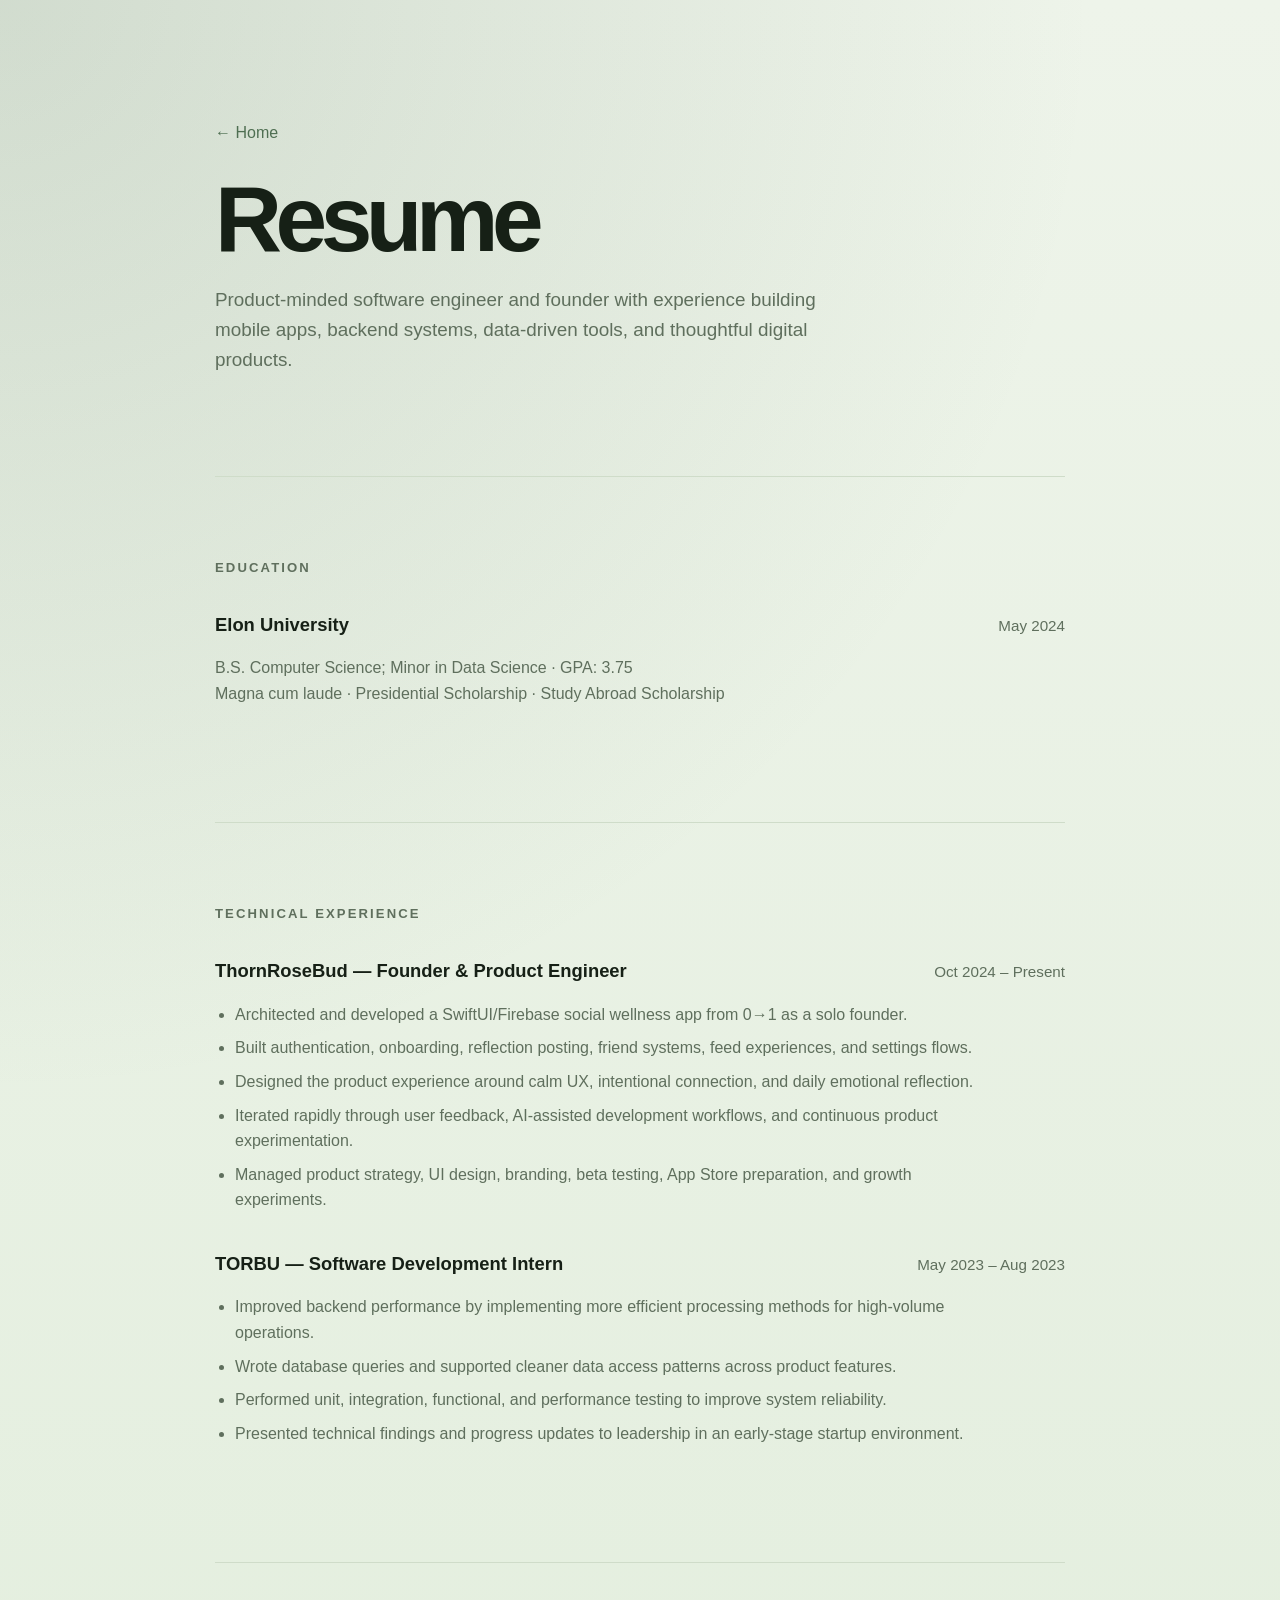
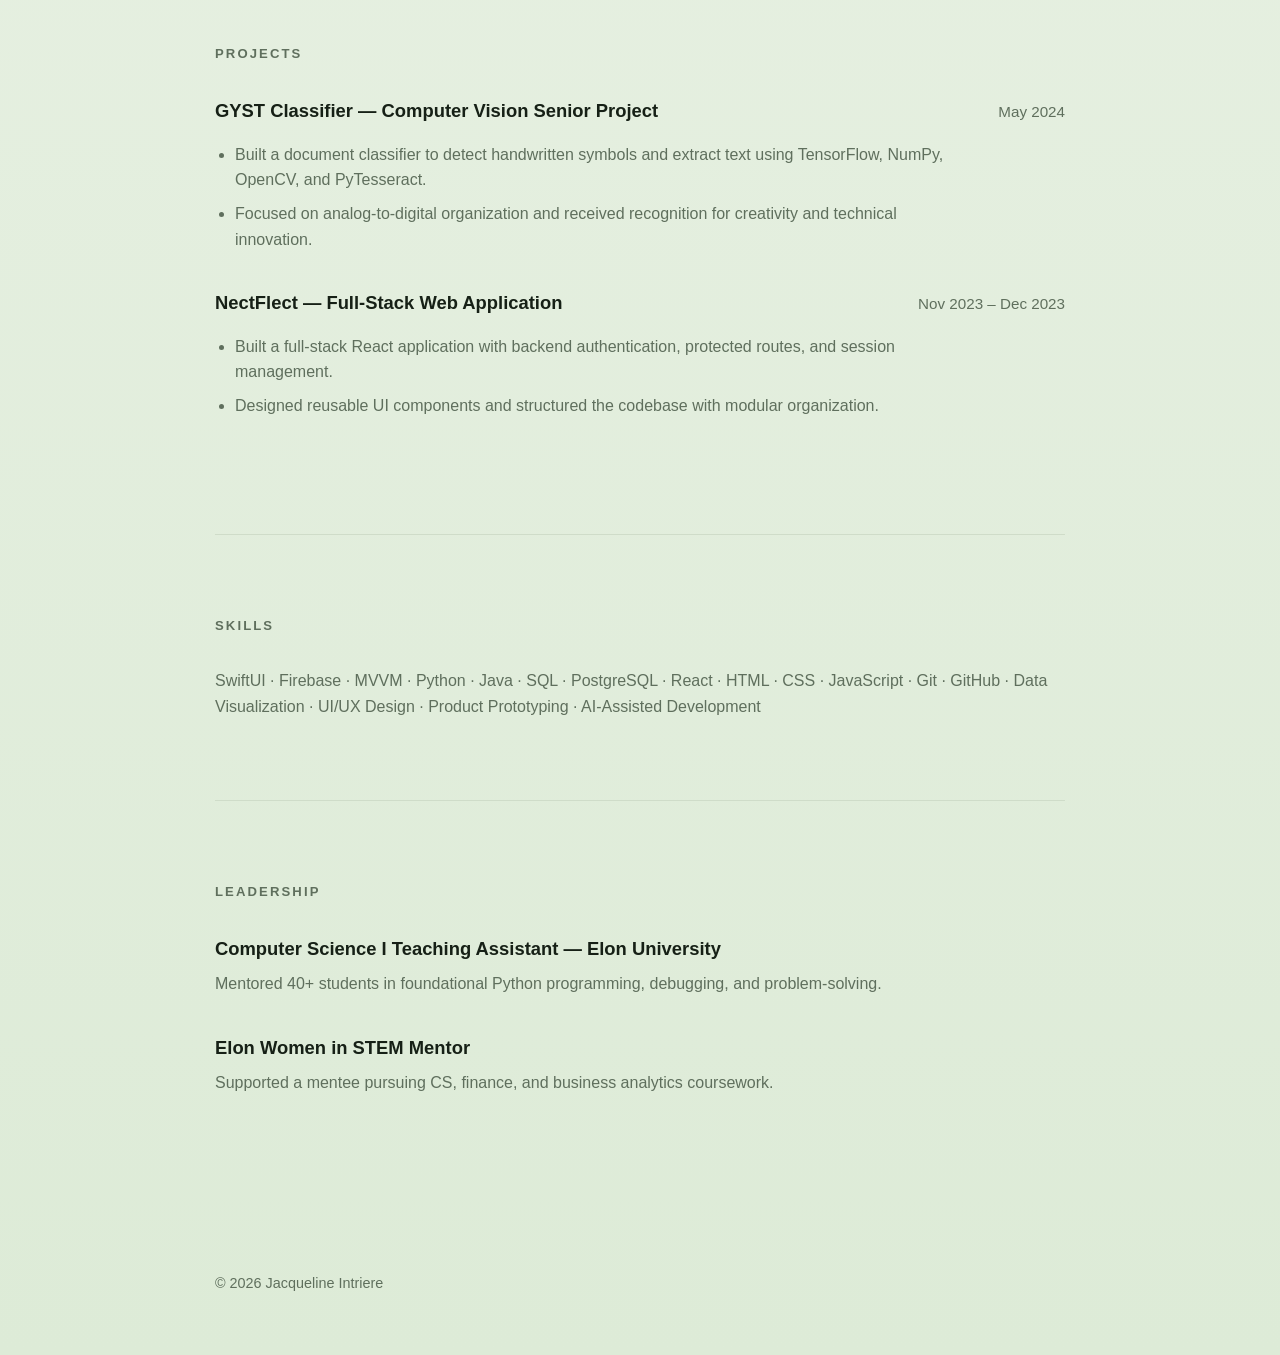
==== resume.html @ 0fa99949 "initial personal site" ====
<!DOCTYPE html>
<html lang="en">
<head>
  <meta charset="UTF-8" />
  <meta name="viewport" content="width=device-width, initial-scale=1.0" />

  <title>Resume | Jackie Intriere</title>
  <link rel="stylesheet" href="css/styles.css" />
</head>

<body>
  <div class="container resume-page">

    <header class="resume-header">
      <a class="back-link" href="index.html">← Home</a>

      <h1>Resume</h1>

      <p class="subtitle">
        Product-minded software engineer and founder with experience building
        mobile apps, backend systems, data-driven tools, and thoughtful digital products.
      </p>
    </header>


    <section>
      <h2>Education</h2>

      <div class="resume-item">
        <div class="resume-topline">
          <h3>Elon University</h3>
          <span>May 2024</span>
        </div>
        <p>B.S. Computer Science; Minor in Data Science · GPA: 3.75</p>
        <p>Magna cum laude · Presidential Scholarship · Study Abroad Scholarship</p>
      </div>
    </section>

    <section>
      <h2>Technical Experience</h2>

      <div class="resume-item">
        <div class="resume-topline">
          <h3>ThornRoseBud — Founder & Product Engineer</h3>
          <span>Oct 2024 – Present</span>
        </div>
        <ul>
          <li>Architected and developed a SwiftUI/Firebase social wellness app from 0→1 as a solo founder.</li>
          <li>Built authentication, onboarding, reflection posting, friend systems, feed experiences, and settings flows.</li>
          <li>Designed the product experience around calm UX, intentional connection, and daily emotional reflection.</li>
          <li>Iterated rapidly through user feedback, AI-assisted development workflows, and continuous product experimentation.</li>
          <li>Managed product strategy, UI design, branding, beta testing, App Store preparation, and growth experiments.</li>
        </ul>
      </div>

      <div class="resume-item">
        <div class="resume-topline">
          <h3>TORBU — Software Development Intern</h3>
          <span>May 2023 – Aug 2023</span>
        </div>
        <ul>
          <li>Improved backend performance by implementing more efficient processing methods for high-volume operations.</li>
          <li>Wrote database queries and supported cleaner data access patterns across product features.</li>
          <li>Performed unit, integration, functional, and performance testing to improve system reliability.</li>
          <li>Presented technical findings and progress updates to leadership in an early-stage startup environment.</li>
        </ul>
      </div>
    </section>

    <section>
      <h2>Projects</h2>

      <div class="resume-item">
        <div class="resume-topline">
          <h3>GYST Classifier — Computer Vision Senior Project</h3>
          <span>May 2024</span>
        </div>
        <ul>
          <li>Built a document classifier to detect handwritten symbols and extract text using TensorFlow, NumPy, OpenCV, and PyTesseract.</li>
          <li>Focused on analog-to-digital organization and received recognition for creativity and technical innovation.</li>
        </ul>
      </div>

      <div class="resume-item">
        <div class="resume-topline">
          <h3>NectFlect — Full-Stack Web Application</h3>
          <span>Nov 2023 – Dec 2023</span>
        </div>
        <ul>
          <li>Built a full-stack React application with backend authentication, protected routes, and session management.</li>
          <li>Designed reusable UI components and structured the codebase with modular organization.</li>
        </ul>
      </div>
    </section>

    <section>
      <h2>Skills</h2>
      <p class="resume-line">
        SwiftUI · Firebase · MVVM · Python · Java · SQL · PostgreSQL · React · HTML · CSS · JavaScript · Git · GitHub · Data Visualization · UI/UX Design · Product Prototyping · AI-Assisted Development
      </p>
    </section>

    <section>
      <h2>Leadership</h2>

      <div class="resume-item">
        <h3>Computer Science I Teaching Assistant — Elon University</h3>
        <p>Mentored 40+ students in foundational Python programming, debugging, and problem-solving.</p>
      </div>

      <div class="resume-item">
        <h3>Elon Women in STEM Mentor</h3>
        <p>Supported a mentee pursuing CS, finance, and business analytics coursework.</p>
      </div>
    </section>

    <footer>
      © 2026 Jacqueline Intriere
    </footer>

  </div>
</body>
</html>
---- css/styles.css ----
* {
  margin: 0;
  padding: 0;
  box-sizing: border-box;
}

:root {
  --paper: #eef4ea;
  --paper-deep: #ddebd7;
  --ink: #162016;
  --muted: #5f6f5d;
  --green: #4f6f52;
  --soft-line: #cfdcc9;
  --button-line: #b9c8b2;
}

body {
  font-family: -apple-system, BlinkMacSystemFont, "Inter", "Segoe UI", sans-serif;
  background:
    radial-gradient(circle at top left, rgba(79, 111, 82, 0.18), transparent 34%),
    linear-gradient(180deg, var(--paper) 0%, var(--paper-deep) 100%);
  color: var(--ink);
  padding: 40px 24px;
  line-height: 1.6;
  min-height: 100vh;
}

.container {
  max-width: 850px;
  margin: 0 auto;
}

.hero {
  padding: 120px 0 80px;
}

h1 {
  font-size: clamp(3.4rem, 8vw, 5.8rem);
  line-height: 0.9;
  letter-spacing: -0.07em;
  margin-bottom: 28px;
}

.subtitle {
  font-size: 1.18rem;
  color: var(--muted);
  max-width: 650px;
  margin-bottom: 40px;
}

.buttons {
  display: flex;
  flex-wrap: wrap;
  gap: 14px;
}

.button {
  border: 1px solid var(--button-line);
  border-radius: 999px;
  padding: 12px 18px;
  text-decoration: none;
  color: var(--ink);
  background: rgba(255, 255, 255, 0.26);
  backdrop-filter: blur(8px);
  transition: 0.2s ease;
}

.button:hover {
  background: var(--green);
  color: white;
  border-color: var(--green);
  transform: translateY(-1px);
}

section {
  padding: 80px 0;
  border-top: 1px solid var(--soft-line);
}

h2 {
  font-size: 0.82rem;
  letter-spacing: 0.16em;
  text-transform: uppercase;
  color: var(--muted);
  margin-bottom: 32px;
}

.project {
  margin-bottom: 44px;
}

.project h3 {
  margin-bottom: 12px;
  font-size: 1.45rem;
}

.project p {
  color: var(--muted);
  max-width: 700px;
}

footer {
  padding: 60px 0 20px;
  color: var(--muted);
  font-size: 0.9rem;
}

.resume-page h1 {
  margin-bottom: 24px;
}

.resume-header {
  padding: 80px 0 60px;
}

.back-link {
  display: inline-block;
  margin-bottom: 32px;
  color: var(--green);
  text-decoration: none;
}

.back-link:hover {
  text-decoration: underline;
}

.resume-item {
  margin-bottom: 36px;
}

.resume-topline {
  display: flex;
  justify-content: space-between;
  gap: 24px;
  align-items: baseline;
  margin-bottom: 8px;
}

.resume-topline span {
  color: var(--muted);
  font-size: 0.95rem;
  white-space: nowrap;
}

.resume-item h3 {
  font-size: 1.15rem;
  margin-bottom: 8px;
}

.resume-item p,
.resume-line,
.resume-item li {
  color: var(--muted);
}

.resume-item ul {
  padding-left: 20px;
  max-width: 760px;
}

.resume-item li {
  margin-bottom: 8px;
}

.resume-page a {
  color: var(--green);
}

@media (max-width: 700px) {
  .resume-topline {
    flex-direction: column;
    gap: 2px;
  }
}
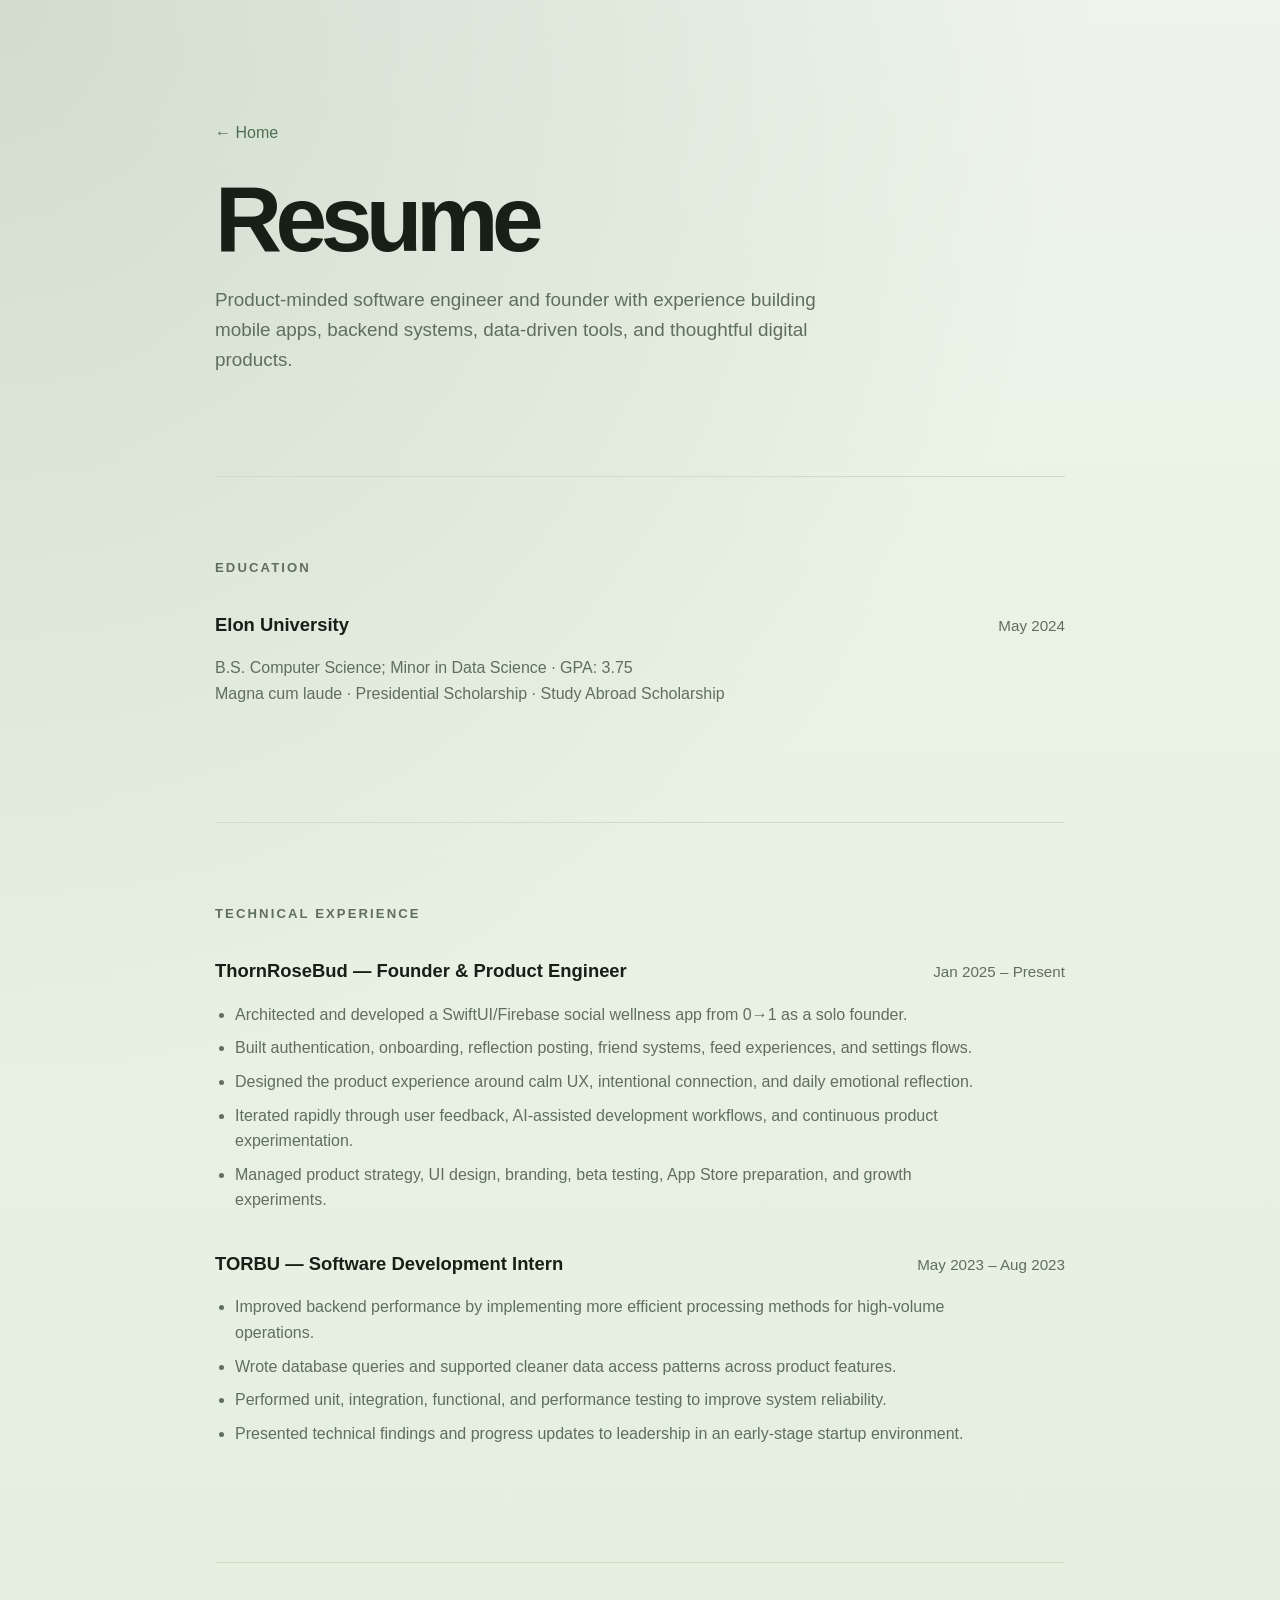
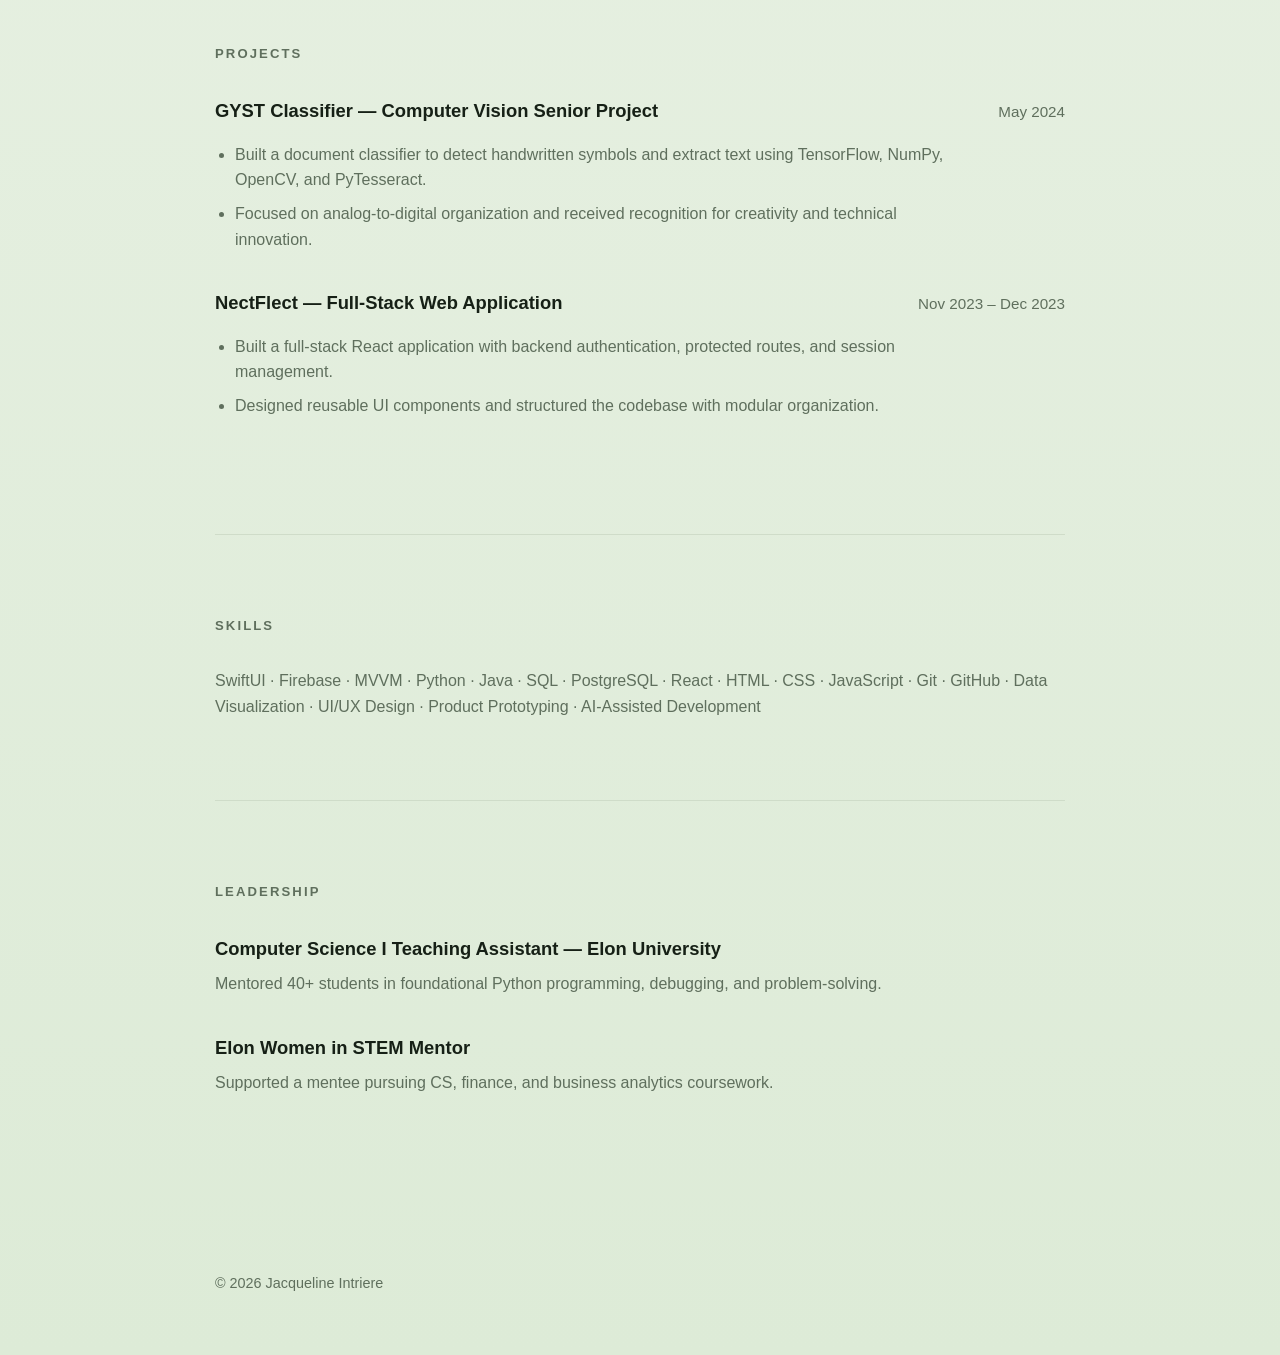
==== commit ec3ea2a2: "adjust month" ====
--- a/resume.html
+++ b/resume.html
@@ -42,7 +42,7 @@
       <div class="resume-item">
         <div class="resume-topline">
           <h3>ThornRoseBud — Founder & Product Engineer</h3>
-          <span>Oct 2024 – Present</span>
+          <span>Jan 2025 – Present</span>
         </div>
         <ul>
           <li>Architected and developed a SwiftUI/Firebase social wellness app from 0→1 as a solo founder.</li>
